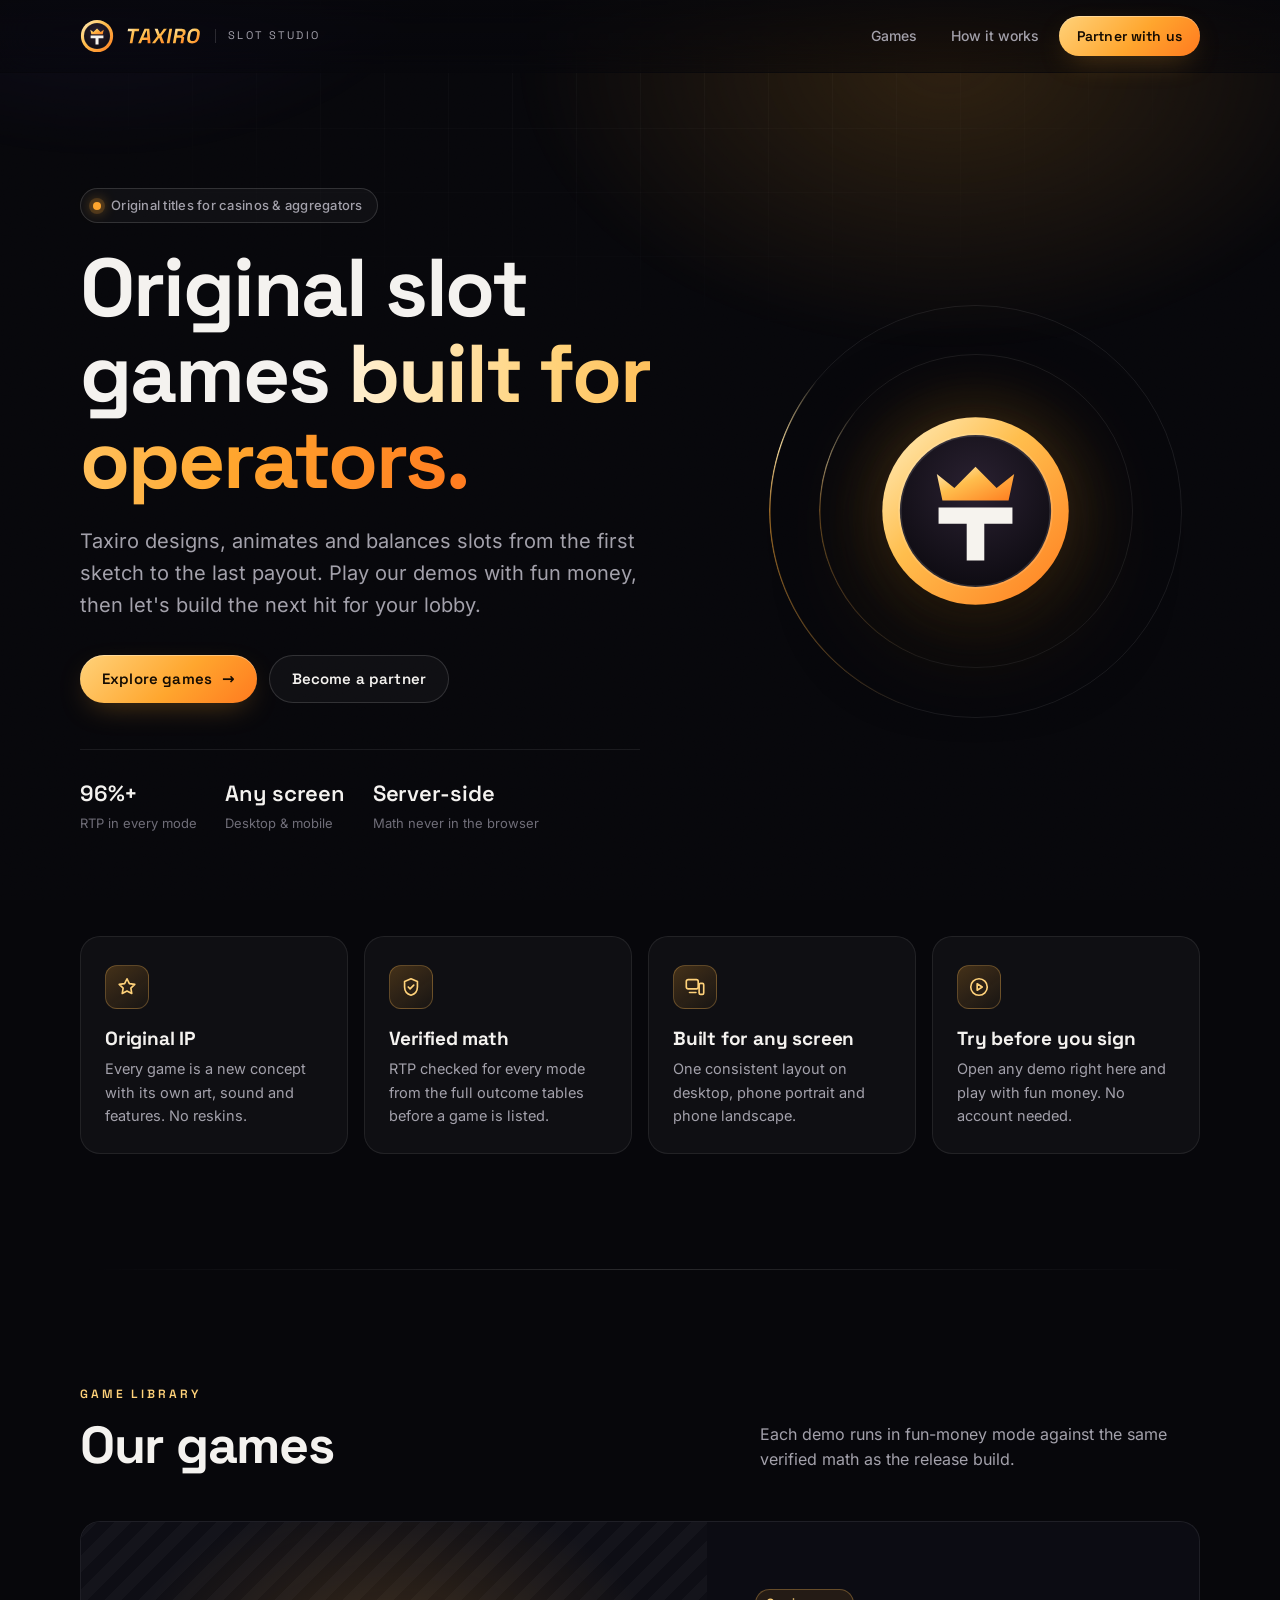
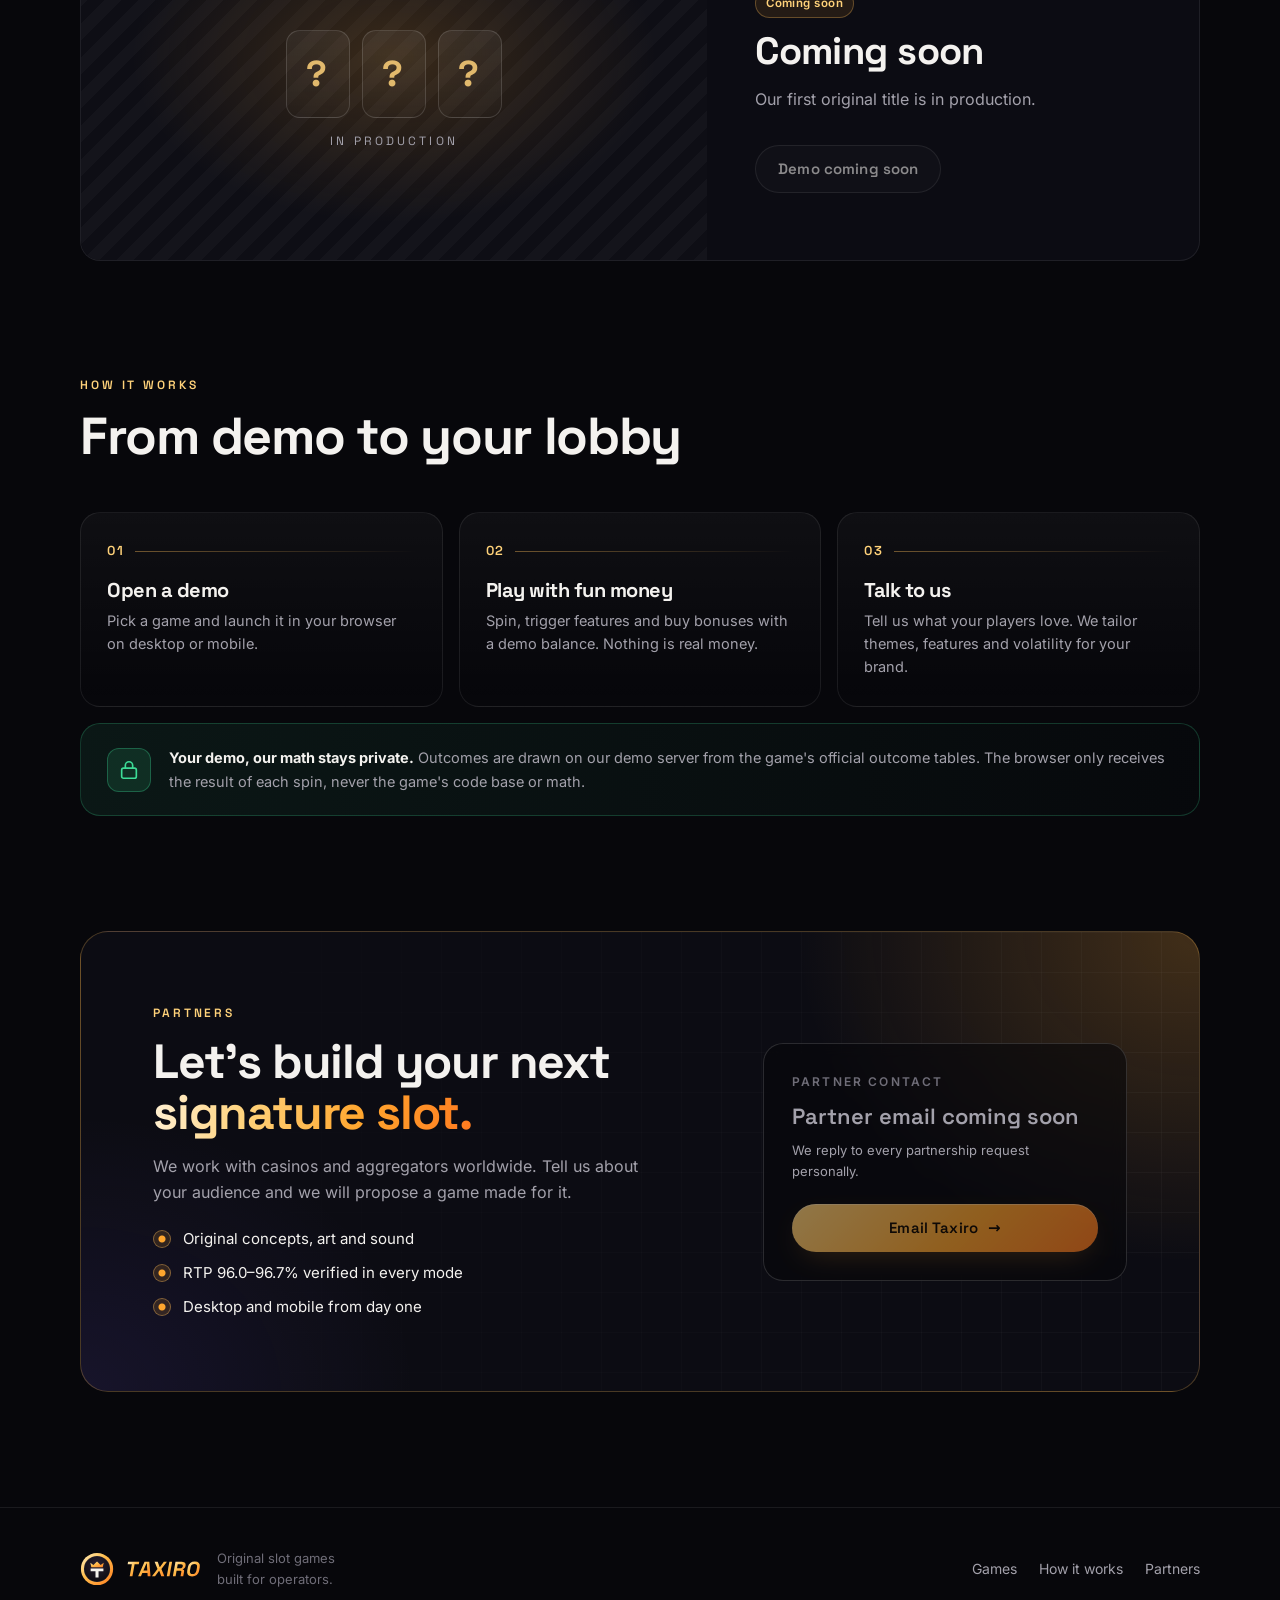
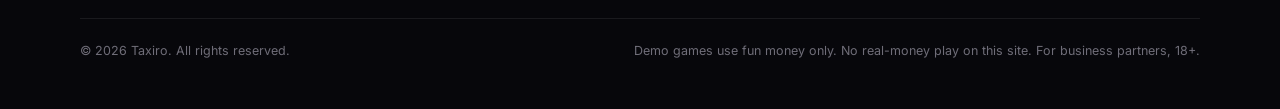
==== index.html @ 93a8d2bd "Taxiro partner demo portal (coming soon)" ====
<!doctype html>
<html lang="en" class="no-js">
<head>
  <meta charset="utf-8">
  <meta name="viewport" content="width=device-width, initial-scale=1, viewport-fit=cover">
  <meta http-equiv="Content-Security-Policy" content="default-src 'self'; script-src 'self'; style-src 'self' 'unsafe-inline'; img-src 'self' data:; font-src 'self'; connect-src 'self'; frame-src https:; object-src 'none'; base-uri 'self'; form-action 'none'">
  <meta name="referrer" content="strict-origin-when-cross-origin">
  <title>Taxiro — Original slot games built for operators</title>
  <meta name="description" content="Taxiro is a slot game studio building original titles for casinos and aggregators. Try our demos with fun money.">
  <meta name="theme-color" content="#07070b">
  <link rel="icon" href="assets/favicon.svg" type="image/svg+xml">
  <link rel="alternate icon" href="favicon.ico">
  <link rel="apple-touch-icon" href="assets/apple-touch-icon.png">
  <link rel="preload" href="assets/fonts/space-grotesk.woff2" as="font" type="font/woff2" crossorigin>
  <link rel="preload" href="assets/fonts/inter.woff2" as="font" type="font/woff2" crossorigin>
  <link rel="stylesheet" href="css/style.css">
</head>
<body>
  <div class="ambient" aria-hidden="true"></div>
  <div class="grain" aria-hidden="true"></div>

  <header class="site-header">
    <div class="wrap nav">
      <a class="brand" href="index.html" aria-label="Taxiro home">
        <img src="assets/taxiro-logo.svg" alt="Taxiro" width="202.28" height="56">
        <span class="brand-sub">Slot studio</span>
      </a>
      <nav class="nav-links" aria-label="Main">
        <a href="#games">Games</a>
        <a class="hide-sm" href="#how">How it works</a>
        <a class="btn btn-sm btn-primary" href="#partners">Partner with us</a>
      </nav>
    </div>
  </header>

  <main>
    <section class="hero">
      <div class="wrap hero-grid">
        <div class="hero-copy">
          <span class="eyebrow reveal"><span class="dot"></span>Original titles for casinos &amp; aggregators</span>
          <h1 class="reveal" style="--d:.06s">Original slot games <span class="grad">built for operators.</span></h1>
          <p class="lead reveal" style="--d:.12s">Taxiro designs, animates and balances slots from the first sketch to the last payout. Play our demos with fun money, then let's build the next hit for your lobby.</p>
          <div class="cta-row reveal" style="--d:.18s">
            <a class="btn btn-primary" href="#games">Explore games <span class="arrow">→</span></a>
            <a class="btn" href="#partners">Become a partner</a>
          </div>
          <div class="hero-meta reveal" style="--d:.24s">
            <div><strong>96%+</strong><span>RTP in every mode</span></div>
            <div><strong>Any screen</strong><span>Desktop &amp; mobile</span></div>
            <div><strong>Server-side</strong><span>Math never in the browser</span></div>
          </div>
        </div>
        <div class="hero-visual reveal" style="--d:.1s" aria-hidden="true">
          <div class="orbit"></div><div class="orbit o2"></div>
          <div class="ring"></div><div class="ring r2"></div>
          <div class="glow"></div>
          <img src="assets/taxiro-mark.svg" alt="" width="56" height="56">
          <div class="shine"></div>
        </div>
      </div>
    </section>

    <section class="section" style="padding-top:0">
      <div class="wrap">
        <div class="pillars">
          <div class="pillar reveal">
            <div class="icon"><svg viewBox="0 0 24 24" fill="none" stroke="currentColor" stroke-width="1.8" stroke-linecap="round" stroke-linejoin="round"><path d="M12 3l2.6 5.3 5.9.9-4.3 4.1 1 5.8L12 16.4 6.8 19.1l1-5.8L3.5 9.2l5.9-.9z"/></svg></div>
            <h3>Original IP</h3><p>Every game is a new concept with its own art, sound and features. No reskins.</p>
          </div>
          <div class="pillar reveal" style="--d:.06s">
            <div class="icon"><svg viewBox="0 0 24 24" fill="none" stroke="currentColor" stroke-width="1.8" stroke-linecap="round" stroke-linejoin="round"><path d="M12 3l7 3v6c0 4.5-3 7.8-7 9-4-1.2-7-4.5-7-9V6z"/><path d="M9 12l2 2 4-4"/></svg></div>
            <h3>Verified math</h3><p>RTP checked for every mode from the full outcome tables before a game is listed.</p>
          </div>
          <div class="pillar reveal" style="--d:.12s">
            <div class="icon"><svg viewBox="0 0 24 24" fill="none" stroke="currentColor" stroke-width="1.8" stroke-linecap="round" stroke-linejoin="round"><rect x="2.5" y="4" width="13" height="10" rx="2"/><rect x="16.5" y="8" width="5" height="12" rx="1.5"/><path d="M6 18h7"/></svg></div>
            <h3>Built for any screen</h3><p>One consistent layout on desktop, phone portrait and phone landscape.</p>
          </div>
          <div class="pillar reveal" style="--d:.18s">
            <div class="icon"><svg viewBox="0 0 24 24" fill="none" stroke="currentColor" stroke-width="1.8" stroke-linecap="round" stroke-linejoin="round"><circle cx="12" cy="12" r="9"/><path d="M10 8.5v7l5.5-3.5z"/></svg></div>
            <h3>Try before you sign</h3><p>Open any demo right here and play with fun money. No account needed.</p>
          </div>
        </div>
      </div>
    </section>

    <div class="wrap"><div class="divider"></div></div>

    <section class="section" id="games">
      <div class="wrap">
        <div class="section-head">
          <div class="reveal"><span class="kicker">Game library</span><h2>Our games</h2></div>
          <p class="reveal" style="--d:.06s">Each demo runs in fun-money mode against the same verified math as the release build.</p>
        </div>
        <div class="games-grid" id="games-grid" aria-live="polite"></div>
      </div>
    </section>

    <section class="section" id="how" style="padding-top:0">
      <div class="wrap">
        <div class="section-head">
          <div class="reveal"><span class="kicker">How it works</span><h2>From demo to your lobby</h2></div>
        </div>
        <div class="steps">
          <div class="step reveal"><div class="step-num">01</div><h3>Open a demo</h3><p>Pick a game and launch it in your browser on desktop or mobile.</p></div>
          <div class="step reveal" style="--d:.06s"><div class="step-num">02</div><h3>Play with fun money</h3><p>Spin, trigger features and buy bonuses with a demo balance. Nothing is real money.</p></div>
          <div class="step reveal" style="--d:.12s"><div class="step-num">03</div><h3>Talk to us</h3><p>Tell us what your players love. We tailor themes, features and volatility for your brand.</p></div>
        </div>
        <div class="assurance reveal">
          <div class="icon"><svg viewBox="0 0 24 24" fill="none" stroke="currentColor" stroke-width="1.8" stroke-linecap="round" stroke-linejoin="round"><rect x="4" y="10" width="16" height="11" rx="2"/><path d="M8 10V7a4 4 0 0 1 8 0v3"/></svg></div>
          <p><strong>Your demo, our math stays private.</strong> Outcomes are drawn on our demo server from the game's official outcome tables. The browser only receives the result of each spin, never the game's code base or math.</p>
        </div>
      </div>
    </section>

    <section class="section" id="partners" style="padding-top:0">
      <div class="wrap">
        <div class="partner reveal">
          <div>
            <span class="kicker">Partners</span>
            <h2>Let's build your next <span class="grad">signature slot.</span></h2>
            <p>We work with casinos and aggregators worldwide. Tell us about your audience and we will propose a game made for it.</p>
            <ul class="checklist">
              <li>Original concepts, art and sound</li>
              <li>RTP 96.0–96.7% verified in every mode</li>
              <li>Desktop and mobile from day one</li>
            </ul>
          </div>
          <div class="contact-card">
            <label>Partner contact</label>
            <!-- TODO: contact email is set in js/config.js (contactEmail). No real address yet. -->
            <div class="contact-email" data-contact-email>Partner email coming soon</div>
            <p class="contact-note">We reply to every partnership request personally.</p>
            <a class="btn btn-primary" data-contact-link aria-disabled="true">Email Taxiro <span class="arrow">→</span></a>
          </div>
        </div>
      </div>
    </section>
  </main>

  <footer class="site-footer" style="margin-top:0">
    <div class="wrap">
      <div class="footer-grid">
        <div class="footer-brand"><img src="assets/taxiro-logo.svg" alt="Taxiro" width="202.28" height="56"><span>Original slot games<br>built for operators.</span></div>
        <nav class="footer-links" aria-label="Footer"><a href="#games">Games</a><a href="#how">How it works</a><a href="#partners">Partners</a></nav>
      </div>
      <div class="legal">
        <span>© <span data-year>2026</span> Taxiro. All rights reserved.</span>
        <span>Demo games use fun money only. No real-money play on this site. For business partners, 18+.</span>
      </div>
    </div>
  </footer>

  <script src="js/config.js"></script>
  <script src="js/site.js"></script>
  <script src="js/gallery.js"></script>
</body>
</html>
---- css/style.css ----
/* Taxiro partner demo portal — static, no build step */
@font-face { font-family: "Inter"; src: url("../assets/fonts/inter.woff2") format("woff2"); font-weight: 100 900; font-display: swap; }
@font-face { font-family: "Space Grotesk"; src: url("../assets/fonts/space-grotesk.woff2") format("woff2"); font-weight: 300 700; font-display: swap; }

:root {
  --bg: #07070b;
  --bg-2: #0c0c13;
  --surface: rgba(255, 255, 255, 0.035);
  --surface-2: rgba(255, 255, 255, 0.06);
  --line: rgba(255, 255, 255, 0.08);
  --line-2: rgba(255, 255, 255, 0.14);
  --text: #f4f2ef;
  --muted: #a3a1ab;
  --dim: #6f6d78;
  --accent: #ffa62e;
  --accent-2: #ffd27a;
  --accent-glow: rgba(255, 168, 46, 0.35);
  --ok: #3ddc97;
  --radius: 20px;
  --radius-sm: 12px;
  --maxw: 1200px;
  --pad: clamp(18px, 4vw, 40px);
  --ease: cubic-bezier(.2, .7, .2, 1);
  --display: "Space Grotesk", "Inter", system-ui, sans-serif;
  --body: "Inter", system-ui, -apple-system, "Segoe UI", Roboto, sans-serif;
}

*, *::before, *::after { box-sizing: border-box; }
html { scroll-behavior: smooth; -webkit-text-size-adjust: 100%; }
body {
  margin: 0; min-height: 100vh; background: var(--bg); color: var(--text);
  font-family: var(--body); font-size: 16px; line-height: 1.6;
  -webkit-font-smoothing: antialiased; -moz-osx-font-smoothing: grayscale;
  overflow-x: hidden;
}
img { max-width: 100%; height: auto; display: block; }
a { color: inherit; text-decoration: none; }
::selection { background: var(--accent); color: #140802; }
:focus-visible { outline: 2px solid var(--accent-2); outline-offset: 3px; border-radius: 6px; }

/* ---------- ambient background ---------- */
.ambient { position: fixed; inset: 0; z-index: -1; pointer-events: none; overflow: hidden; }
.ambient::before {
  content: ""; position: absolute; inset: -20% -10% auto -10%; height: 90vh;
  background:
    radial-gradient(40% 50% at 70% 30%, rgba(255, 168, 46, 0.16), transparent 70%),
    radial-gradient(35% 45% at 15% 10%, rgba(120, 90, 255, 0.10), transparent 70%);
  filter: blur(10px);
}
.ambient::after {
  content: ""; position: absolute; inset: 0;
  background-image:
    linear-gradient(rgba(255,255,255,0.035) 1px, transparent 1px),
    linear-gradient(90deg, rgba(255,255,255,0.035) 1px, transparent 1px);
  background-size: 64px 64px;
  -webkit-mask-image: radial-gradient(70% 55% at 50% 0%, #000 0%, transparent 75%);
          mask-image: radial-gradient(70% 55% at 50% 0%, #000 0%, transparent 75%);
}
.grain {
  position: fixed; inset: 0; z-index: -1; pointer-events: none; opacity: .06; mix-blend-mode: overlay;
  background-image: url("data:image/svg+xml;utf8,<svg xmlns='http://www.w3.org/2000/svg' width='160' height='160'><filter id='n'><feTurbulence type='fractalNoise' baseFrequency='.85' numOctaves='3' stitchTiles='stitch'/></filter><rect width='100%' height='100%' filter='url(%23n)'/></svg>");
}

.wrap { width: 100%; max-width: var(--maxw); margin: 0 auto; padding: 0 var(--pad); }

/* ---------- header ---------- */
.site-header {
  position: sticky; top: 0; z-index: 50;
  backdrop-filter: blur(16px) saturate(140%); -webkit-backdrop-filter: blur(16px) saturate(140%);
  background: linear-gradient(to bottom, rgba(7,7,11,.82), rgba(7,7,11,.55));
  border-bottom: 1px solid transparent; transition: border-color .3s var(--ease), background .3s var(--ease);
}
.site-header.scrolled { border-bottom-color: var(--line); }
.nav { display: flex; align-items: center; justify-content: space-between; height: 72px; gap: 16px; }
.brand { display: flex; align-items: center; gap: 12px; }
.brand img { height: 34px !important; width: auto; }
.brand-sub {
  font-family: var(--display); font-size: 11px; letter-spacing: .22em; text-transform: uppercase; color: var(--muted);
  padding-left: 12px; border-left: 1px solid var(--line-2); line-height: 1.2;
}
.nav-links { display: flex; align-items: center; gap: 6px; }
.nav-links a:not(.btn) { padding: 8px 14px; border-radius: 999px; color: var(--muted); font-size: 14px; font-weight: 500; transition: color .2s, background .2s; }
.nav-links a:not(.btn):hover { color: var(--text); background: var(--surface-2); }

/* ---------- buttons ---------- */
.btn {
  --h: 48px; position: relative; display: inline-flex; align-items: center; justify-content: center; gap: 10px;
  height: var(--h); padding: 0 22px; border-radius: 999px; border: 1px solid var(--line-2);
  font-family: var(--display); font-weight: 600; font-size: 15px; letter-spacing: .01em; cursor: pointer;
  color: var(--text); background: var(--surface); transition: transform .25s var(--ease), box-shadow .25s var(--ease), background .25s, border-color .25s;
  white-space: nowrap;
}
.btn:hover { transform: translateY(-1px); background: var(--surface-2); border-color: rgba(255,255,255,.22); }
.btn-primary {
  border: 0; color: #140b02;
  background: linear-gradient(135deg, var(--accent-2), var(--accent) 55%, #ff7a1f);
  box-shadow: 0 10px 30px -10px var(--accent-glow), inset 0 1px 0 rgba(255,255,255,.35);
}
.btn-primary:hover { background: linear-gradient(135deg, #ffe0a0, #ffb43c 55%, #ff8a2a); box-shadow: 0 16px 40px -12px rgba(255,168,46,.6), inset 0 1px 0 rgba(255,255,255,.4); }
.btn-sm { --h: 40px; padding: 0 18px; font-size: 14px; }
.btn[aria-disabled="true"] { opacity: .55; cursor: not-allowed; transform: none; }
.btn .arrow { transition: transform .25s var(--ease); }
.btn:hover .arrow { transform: translateX(3px); }

/* ---------- hero ---------- */
.hero { position: relative; padding: clamp(48px, 9vw, 120px) 0 clamp(56px, 8vw, 110px); }
.hero-grid { display: grid; grid-template-columns: 1.15fr .85fr; align-items: center; gap: clamp(32px, 5vw, 72px); }
.eyebrow {
  display: inline-flex; align-items: center; gap: 10px; padding: 6px 14px 6px 8px; border-radius: 999px;
  border: 1px solid var(--line-2); background: var(--surface); color: var(--muted);
  font-size: 13px; font-weight: 500; letter-spacing: .02em;
}
.eyebrow .dot { width: 8px; height: 8px; border-radius: 50%; background: var(--accent); box-shadow: 0 0 0 4px rgba(255,168,46,.18), 0 0 14px var(--accent); animation: pulse 2.4s ease-in-out infinite; margin-left: 4px; }
@keyframes pulse { 50% { box-shadow: 0 0 0 7px rgba(255,168,46,0), 0 0 18px var(--accent); } }
h1, h2, h3 { font-family: var(--display); letter-spacing: -0.025em; line-height: 1.05; margin: 0; font-weight: 700; }
.hero h1 { font-size: clamp(40px, 6.4vw, 84px); margin: 22px 0 22px; }
.grad {
  background: linear-gradient(100deg, #fff1d6 0%, var(--accent-2) 30%, var(--accent) 65%, #ff7a1f 100%);
  -webkit-background-clip: text; background-clip: text; color: transparent;
}
.lead { font-size: clamp(17px, 1.6vw, 20px); color: var(--muted); max-width: 560px; margin: 0 0 34px; }
.cta-row { display: flex; flex-wrap: wrap; gap: 12px; }
.hero-meta { display: flex; flex-wrap: wrap; gap: 28px; margin-top: 46px; padding-top: 26px; border-top: 1px solid var(--line); max-width: 560px; }
.hero-meta div { display: flex; flex-direction: column; gap: 2px; }
.hero-meta strong { font-family: var(--display); font-size: 22px; font-weight: 600; letter-spacing: -0.01em; }
.hero-meta span { font-size: 13px; color: var(--dim); }

.hero-visual { position: relative; aspect-ratio: 1 / 1; display: grid; place-items: center; }
.hero-visual .ring {
  position: absolute; inset: 4%; border-radius: 50%;
  background: conic-gradient(from 0deg, transparent 0 55%, rgba(255,168,46,.55) 75%, rgba(255,226,160,.9) 80%, transparent 86%);
  -webkit-mask: radial-gradient(farthest-side, transparent calc(100% - 2px), #000 calc(100% - 1px));
          mask: radial-gradient(farthest-side, transparent calc(100% - 2px), #000 calc(100% - 1px));
  animation: spin 14s linear infinite;
}
.hero-visual .ring.r2 { inset: 15%; animation-duration: 22s; animation-direction: reverse; opacity: .6; }
.hero-visual .orbit { position: absolute; inset: 4%; border-radius: 50%; border: 1px solid var(--line); }
.hero-visual .orbit.o2 { inset: 15%; }
.hero-visual .glow { position: absolute; inset: 22%; border-radius: 50%; background: radial-gradient(circle, rgba(255,168,46,.35), rgba(255,168,46,.05) 55%, transparent 70%); filter: blur(24px); animation: breathe 6s ease-in-out infinite; }
.hero-visual img { position: relative; width: 44%; filter: drop-shadow(0 24px 50px rgba(0,0,0,.6)) drop-shadow(0 0 40px rgba(255,168,46,.18)); animation: float 7s ease-in-out infinite; }
@keyframes spin { to { transform: rotate(360deg); } }
@keyframes breathe { 50% { transform: scale(1.08); opacity: .8; } }
@keyframes float { 50% { transform: translateY(-10px); } }

/* ---------- sections ---------- */
section { position: relative; }
.section { padding: clamp(64px, 9vw, 120px) 0; }
.section-head { display: flex; align-items: flex-end; justify-content: space-between; gap: 24px; margin-bottom: clamp(28px, 4vw, 48px); flex-wrap: wrap; }
.kicker { font-family: var(--display); font-size: 12px; font-weight: 600; letter-spacing: .24em; text-transform: uppercase; color: var(--accent-2); margin-bottom: 14px; display: block; }
.section h2 { font-size: clamp(30px, 4.2vw, 52px); }
.section-head p { color: var(--muted); max-width: 440px; margin: 0; }
.divider { height: 1px; background: linear-gradient(90deg, transparent, var(--line-2), transparent); }

/* pillars */
.pillars { display: grid; grid-template-columns: repeat(4, 1fr); gap: 16px; }
.pillar {
  position: relative; padding: 28px 24px 26px; border-radius: var(--radius); background: var(--surface);
  border: 1px solid var(--line); overflow: hidden; transition: border-color .3s, transform .3s var(--ease), background .3s;
}
.pillar::before { content: ""; position: absolute; inset: 0 0 auto; height: 1px; background: linear-gradient(90deg, transparent, rgba(255,214,140,.5), transparent); opacity: 0; transition: opacity .3s; }
.pillar:hover { transform: translateY(-3px); border-color: var(--line-2); background: var(--surface-2); }
.pillar:hover::before { opacity: 1; }
.icon {
  width: 44px; height: 44px; border-radius: 12px; display: grid; place-items: center; margin-bottom: 20px;
  background: linear-gradient(145deg, rgba(255,168,46,.22), rgba(255,168,46,.04)); border: 1px solid rgba(255,190,90,.28); color: var(--accent-2);
}
.icon svg { width: 22px; height: 22px; }
.pillar h3 { font-size: 19px; margin-bottom: 8px; letter-spacing: -0.01em; }
.pillar p { margin: 0; color: var(--muted); font-size: 14.5px; }

/* ---------- games ---------- */
.games-grid { display: grid; grid-template-columns: repeat(auto-fill, minmax(280px, 1fr)); gap: 20px; }
.game-card {
  position: relative; border-radius: var(--radius); overflow: hidden; background: var(--bg-2);
  border: 1px solid var(--line); display: flex; flex-direction: column; transition: transform .35s var(--ease), border-color .35s, box-shadow .35s;
}
.game-card:hover { transform: translateY(-4px); border-color: rgba(255,190,90,.35); box-shadow: 0 30px 60px -30px rgba(255,168,46,.35); }
.game-cover { position: relative; aspect-ratio: 4 / 3; overflow: hidden; background: #0f0f17; }
.game-cover img { width: 100%; height: 100%; object-fit: cover; transition: transform .6s var(--ease); }
.game-card:hover .game-cover img { transform: scale(1.05); }
.game-cover.placeholder {
  display: grid; place-items: center;
  background:
    radial-gradient(60% 70% at 50% 40%, rgba(255,168,46,.18), transparent 70%),
    repeating-linear-gradient(135deg, rgba(255,255,255,.025) 0 12px, transparent 12px 24px),
    #0e0e15;
}
.game-cover.placeholder::after {
  content: ""; position: absolute; inset: 0;
  background: linear-gradient(110deg, transparent 30%, rgba(255,255,255,.07) 50%, transparent 70%);
  transform: translateX(-100%); animation: shimmer 3.6s ease-in-out infinite;
}
@keyframes shimmer { 60%, 100% { transform: translateX(100%); } }
.ph-mark { display: flex; flex-direction: column; align-items: center; gap: 14px; color: var(--muted); font-family: var(--display); font-size: 12px; letter-spacing: .26em; text-transform: uppercase; }
.ph-mark .reel { display: flex; gap: 8px; }
.ph-mark .reel span { width: 38px; height: 52px; border-radius: 10px; border: 1px solid var(--line-2); background: linear-gradient(180deg, rgba(255,255,255,.06), rgba(255,255,255,.01)); position: relative; overflow: hidden; }
.ph-mark .reel span::after { content: "?"; position: absolute; inset: 0; display: grid; place-items: center; font-family: var(--display); font-weight: 700; font-size: 22px; color: var(--accent-2); opacity: .85; animation: blink 2.4s ease-in-out infinite; }
.ph-mark .reel span:nth-child(2)::after { animation-delay: .3s; }
.ph-mark .reel span:nth-child(3)::after { animation-delay: .6s; }
@keyframes blink { 50% { opacity: .25; } }
.game-body { padding: 20px 22px 22px; display: flex; flex-direction: column; gap: 12px; flex: 1; }
.game-title { display: flex; align-items: center; justify-content: space-between; gap: 10px; }
.game-title h3 { font-size: 21px; letter-spacing: -0.015em; }
.game-body p { margin: 0; color: var(--muted); font-size: 14.5px; }
.chips { display: flex; flex-wrap: wrap; gap: 8px; }
.chip { font-size: 12px; font-weight: 500; padding: 4px 10px; border-radius: 999px; background: var(--surface-2); border: 1px solid var(--line); color: var(--muted); }
.chip b { color: var(--text); font-weight: 600; }
.badge {
  display: inline-flex; align-items: center; gap: 6px; font-size: 11.5px; font-weight: 600; letter-spacing: .04em;
  padding: 4px 10px; border-radius: 999px; white-space: nowrap;
}
.badge-verified { color: var(--ok); background: rgba(61,220,151,.1); border: 1px solid rgba(61,220,151,.3); }
.badge-verified svg { width: 13px; height: 13px; }
.badge-soon { color: var(--accent-2); background: rgba(255,168,46,.1); border: 1px solid rgba(255,190,90,.3); }
.badge-pending { color: var(--muted); background: var(--surface-2); border: 1px solid var(--line-2); }
.game-actions { margin-top: auto; padding-top: 6px; }
.game-actions .btn { width: 100%; }

/* ---------- how it works ---------- */
.steps { display: grid; grid-template-columns: repeat(3, 1fr); gap: 16px; counter-reset: step; }
.step { padding: 28px 26px; border-radius: var(--radius); border: 1px solid var(--line); background: linear-gradient(180deg, var(--surface), transparent); }
.step-num { font-family: var(--display); font-size: 13px; font-weight: 600; color: var(--accent-2); letter-spacing: .14em; display: flex; align-items: center; gap: 10px; margin-bottom: 18px; }
.step-num::after { content: ""; flex: 1; height: 1px; background: linear-gradient(90deg, rgba(255,190,90,.4), transparent); }
.step h3 { font-size: 20px; margin-bottom: 8px; }
.step p { margin: 0; color: var(--muted); font-size: 14.5px; }
.assurance {
  margin-top: 16px; display: grid; grid-template-columns: auto 1fr; gap: 18px; align-items: center;
  padding: 22px 26px; border-radius: var(--radius); border: 1px solid rgba(61,220,151,.22);
  background: linear-gradient(90deg, rgba(61,220,151,.08), rgba(61,220,151,.01));
}
.assurance .icon { margin: 0; background: rgba(61,220,151,.12); border-color: rgba(61,220,151,.3); color: var(--ok); }
.assurance p { margin: 0; color: var(--muted); font-size: 14.5px; }
.assurance strong { color: var(--text); }

/* ---------- partner ---------- */
.partner {
  position: relative; overflow: hidden; border-radius: 28px; padding: clamp(32px, 6vw, 72px);
  border: 1px solid rgba(255,190,90,.25);
  background:
    radial-gradient(60% 120% at 100% 0%, rgba(255,168,46,.22), transparent 60%),
    radial-gradient(50% 100% at 0% 100%, rgba(120,90,255,.10), transparent 60%),
    var(--bg-2);
  display: grid; grid-template-columns: 1.2fr .8fr; gap: clamp(28px, 5vw, 64px); align-items: center;
}
.partner::before {
  content: ""; position: absolute; inset: 0; pointer-events: none;
  background-image: linear-gradient(rgba(255,255,255,0.03) 1px, transparent 1px), linear-gradient(90deg, rgba(255,255,255,0.03) 1px, transparent 1px);
  background-size: 40px 40px; -webkit-mask-image: linear-gradient(90deg, transparent, #000); mask-image: linear-gradient(90deg, transparent, #000);
}
.partner > * { position: relative; }
.partner h2 { font-size: clamp(30px, 4vw, 48px); margin-bottom: 16px; }
.partner p { color: var(--muted); margin: 0 0 22px; max-width: 520px; }
.checklist { list-style: none; padding: 0; margin: 0; display: grid; gap: 10px; }
.checklist li { display: flex; gap: 12px; align-items: flex-start; color: var(--text); font-size: 15px; }
.checklist li::before { content: ""; flex: none; width: 18px; height: 18px; margin-top: 3px; border-radius: 50%; background: radial-gradient(circle, var(--accent) 0 3px, transparent 4px), rgba(255,168,46,.14); border: 1px solid rgba(255,190,90,.4); }
.contact-card { padding: 28px; border-radius: var(--radius); background: rgba(7,7,11,.6); border: 1px solid var(--line-2); backdrop-filter: blur(8px); }
.contact-card label { display: block; font-size: 12px; letter-spacing: .18em; text-transform: uppercase; color: var(--dim); margin-bottom: 8px; font-weight: 600; }
.contact-email { font-family: var(--display); font-size: clamp(18px, 2vw, 22px); font-weight: 600; margin-bottom: 6px; overflow-wrap: anywhere; }
.contact-email.pending { color: var(--muted); }
.contact-note { font-size: 13px; color: var(--dim); margin: 0 0 22px !important; }
.contact-card .btn { width: 100%; }

/* ---------- footer ---------- */
.site-footer { border-top: 1px solid var(--line); padding: 40px 0 48px; margin-top: clamp(64px, 9vw, 120px); }
.footer-grid { display: flex; align-items: center; justify-content: space-between; gap: 24px; flex-wrap: wrap; }
.footer-brand { display: flex; align-items: center; gap: 14px; }
.footer-brand img { height: 34px !important; width: auto; }
.footer-brand span { color: var(--dim); font-size: 13px; }
.footer-links { display: flex; gap: 22px; color: var(--muted); font-size: 14px; }
.footer-links a:hover { color: var(--text); }
.legal { margin-top: 28px; padding-top: 22px; border-top: 1px solid var(--line); color: var(--dim); font-size: 12.5px; display: flex; justify-content: space-between; gap: 16px; flex-wrap: wrap; }

/* ---------- reveal animation ---------- */
.reveal { opacity: 0; transform: translateY(18px); transition: opacity .8s var(--ease), transform .8s var(--ease); transition-delay: var(--d, 0s); }
.reveal.in { opacity: 1; transform: none; }
.no-js .reveal { opacity: 1; transform: none; }

/* ---------- player page ---------- */
.player-page main { padding: 28px 0 0; }
.crumbs { display: flex; align-items: center; gap: 10px; color: var(--muted); font-size: 14px; margin-bottom: 18px; }
.crumbs a:hover { color: var(--text); }
.player-head { display: flex; align-items: center; justify-content: space-between; gap: 16px; flex-wrap: wrap; margin-bottom: 18px; }
.player-head h1 { font-size: clamp(28px, 3.6vw, 42px); }
.player-head .tags { display: flex; gap: 8px; flex-wrap: wrap; align-items: center; }
.demo-pill { color: #140b02; background: linear-gradient(135deg, var(--accent-2), var(--accent)); border: 0; }
.player-layout { display: grid; grid-template-columns: 1fr 300px; gap: 20px; align-items: start; }
.stage {
  position: relative; aspect-ratio: 16 / 9; width: 100%; border-radius: var(--radius); overflow: hidden;
  border: 1px solid var(--line-2); background: #000;
  box-shadow: 0 40px 80px -40px rgba(0,0,0,.9), 0 0 0 1px rgba(255,255,255,.02), 0 0 80px -30px rgba(255,168,46,.25);
}
.stage iframe { position: absolute; inset: 0; width: 100%; height: 100%; border: 0; display: block; }
.stage-toolbar { display: flex; justify-content: space-between; align-items: center; gap: 12px; margin-top: 12px; color: var(--dim); font-size: 13px; flex-wrap: wrap; }
.empty-state {
  position: absolute; inset: 0; display: grid; place-items: center; text-align: center; padding: 24px;
  background: radial-gradient(60% 70% at 50% 40%, rgba(255,168,46,.14), transparent 70%), repeating-linear-gradient(135deg, rgba(255,255,255,.02) 0 12px, transparent 12px 24px), #0b0b11;
}
.empty-state h2 { font-size: clamp(22px, 3vw, 32px); margin: 18px 0 10px; }
.empty-state p { color: var(--muted); max-width: 420px; margin: 0 auto 22px; font-size: 15px; }
.info-card { padding: 22px; border-radius: var(--radius); border: 1px solid var(--line); background: var(--surface); }
.info-card + .info-card { margin-top: 14px; }
.info-card h3 { font-size: 13px; letter-spacing: .18em; text-transform: uppercase; color: var(--dim); font-family: var(--display); margin-bottom: 14px; font-weight: 600; }
.kv { display: flex; justify-content: space-between; gap: 12px; padding: 9px 0; border-bottom: 1px dashed var(--line); font-size: 14.5px; }
.kv:last-child { border-bottom: 0; }
.kv span { color: var(--muted); }
.kv b { font-weight: 600; font-variant-numeric: tabular-nums; }
.info-card p { margin: 0; color: var(--muted); font-size: 14px; }

/* ---------- responsive ---------- */
@media (max-width: 1020px) {
  .pillars { grid-template-columns: repeat(2, 1fr); }
  .player-layout { grid-template-columns: 1fr; }
  .player-side { display: grid; grid-template-columns: 1fr 1fr; gap: 14px; }
  .info-card + .info-card { margin-top: 0; }
}
@media (max-width: 860px) {
  .hero-grid { grid-template-columns: 1fr; }
  .hero-visual { order: -1; width: min(68vw, 320px); margin: 0 auto; }
  .hero-copy { text-align: center; }
  .hero-copy .lead, .hero-meta { margin-left: auto; margin-right: auto; }
  .cta-row, .hero-meta { justify-content: center; }
  .steps { grid-template-columns: 1fr; }
  .partner { grid-template-columns: 1fr; }
  .nav-links a.hide-sm { display: none; }
}
@media (max-width: 560px) {
  .brand-sub { display: none; }
  .brand img { height: 30px !important; }
  .nav { height: 62px; }
  .pillars { grid-template-columns: 1fr; }
  .player-side { grid-template-columns: 1fr; }
  .cta-row .btn { flex: 1 1 100%; }
  .hero-meta { display: grid; grid-template-columns: repeat(3, 1fr); gap: 12px; text-align: center; }
  .hero-meta strong { font-size: 17px; }
  .hero-meta span { font-size: 11.5px; }
  .assurance { grid-template-columns: 1fr; }
  .footer-grid, .legal { flex-direction: column; align-items: flex-start; }
}
/* phone landscape: short viewport */
@media (max-height: 500px) and (orientation: landscape) {
  .hero { padding: 28px 0 48px; }
  .hero-grid { grid-template-columns: 1.3fr .7fr; }
  .hero-visual { order: 0; width: min(34vw, 260px); justify-self: center; margin: 0; }
  .hero-copy { text-align: left; }
  .hero-copy .lead, .hero-meta { margin-left: 0; }
  .cta-row, .hero-meta { justify-content: flex-start; }
  .cta-row .btn { flex: none; }
  .hero h1 { font-size: clamp(30px, 5vw, 46px); margin: 14px 0; }
  .lead { margin-bottom: 20px; }
  .hero-meta { margin-top: 22px; padding-top: 16px; }
  .steps { grid-template-columns: repeat(3, 1fr); }
  .partner { grid-template-columns: 1.1fr .9fr; }
  .stage { aspect-ratio: auto; height: calc(100vh - 40px); }
  .player-layout { grid-template-columns: 1fr; }
  .site-header { position: relative; }
}
@media (prefers-reduced-motion: reduce) {
  *, *::before, *::after { animation: none !important; transition: none !important; }
  .reveal { opacity: 1; transform: none; }
  html { scroll-behavior: auto; }
}

/* single featured card (only one entry, e.g. the coming-soon placeholder) */
.games-grid.single { grid-template-columns: 1fr; }
.games-grid.single .game-card { flex-direction: row; min-height: 340px; }
.games-grid.single .game-cover { flex: 0 0 56%; aspect-ratio: auto; }
.games-grid.single .game-body { padding: clamp(24px, 4vw, 48px); justify-content: center; gap: 16px; }
.games-grid.single .game-title { flex-direction: column-reverse; align-items: flex-start; gap: 14px; }
.games-grid.single .game-title h3 { font-size: clamp(26px, 3vw, 38px); }
.games-grid.single .game-body p { font-size: 16px; max-width: 380px; }
.games-grid.single .game-actions { margin-top: 10px; flex: none; }
.games-grid.single .game-actions .btn { width: auto; }
.games-grid.single .ph-mark .reel span { width: 64px; height: 88px; border-radius: 14px; }
.games-grid.single .ph-mark .reel span::after { font-size: 36px; }
.games-grid.single .ph-mark .reel { gap: 12px; }
@media (max-width: 760px) {
  .games-grid.single .game-card { flex-direction: column; min-height: 0; }
  .games-grid.single .game-cover { flex: none; aspect-ratio: 16 / 10; }
  .games-grid.single .game-actions .btn { width: 100%; }
}

[hidden] { display: none !important; }
.nav-links a { white-space: nowrap; }

/* coin sheen on the hero medallion (moves with the float) */
.hero-visual .shine {
  position: absolute; width: calc(44% * 0.94); aspect-ratio: 1 / 1; border-radius: 50%; overflow: hidden; pointer-events: none;
  animation: float 7s ease-in-out infinite;
}
.hero-visual .shine::after {
  content: ""; position: absolute; inset: -20%;
  background: linear-gradient(115deg, transparent 38%, rgba(255,255,255,.16) 48%, rgba(255,240,200,.06) 54%, transparent 62%);
  transform: translateX(-120%); animation: sheen 6.5s ease-in-out 1.2s infinite; mix-blend-mode: screen;
}
@keyframes sheen { 0% { transform: translateX(-120%); } 35%, 100% { transform: translateX(120%); } }
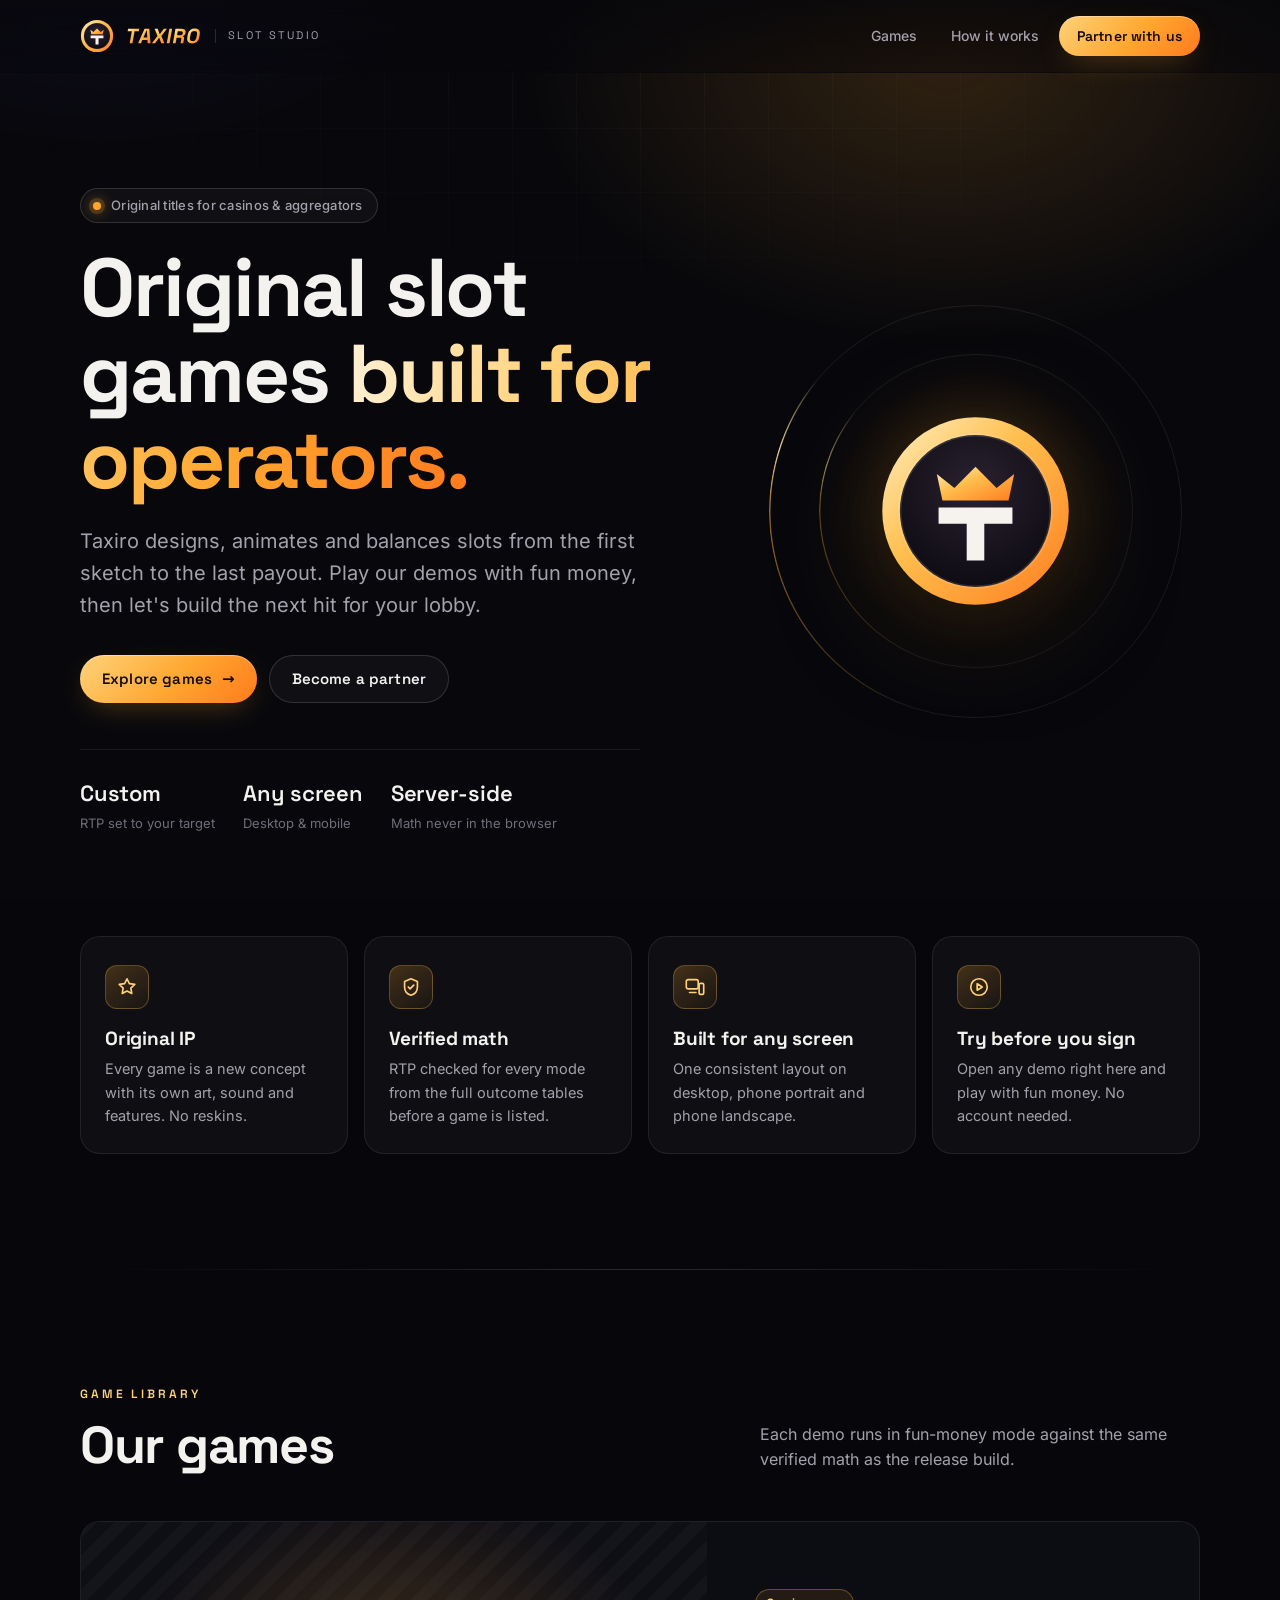
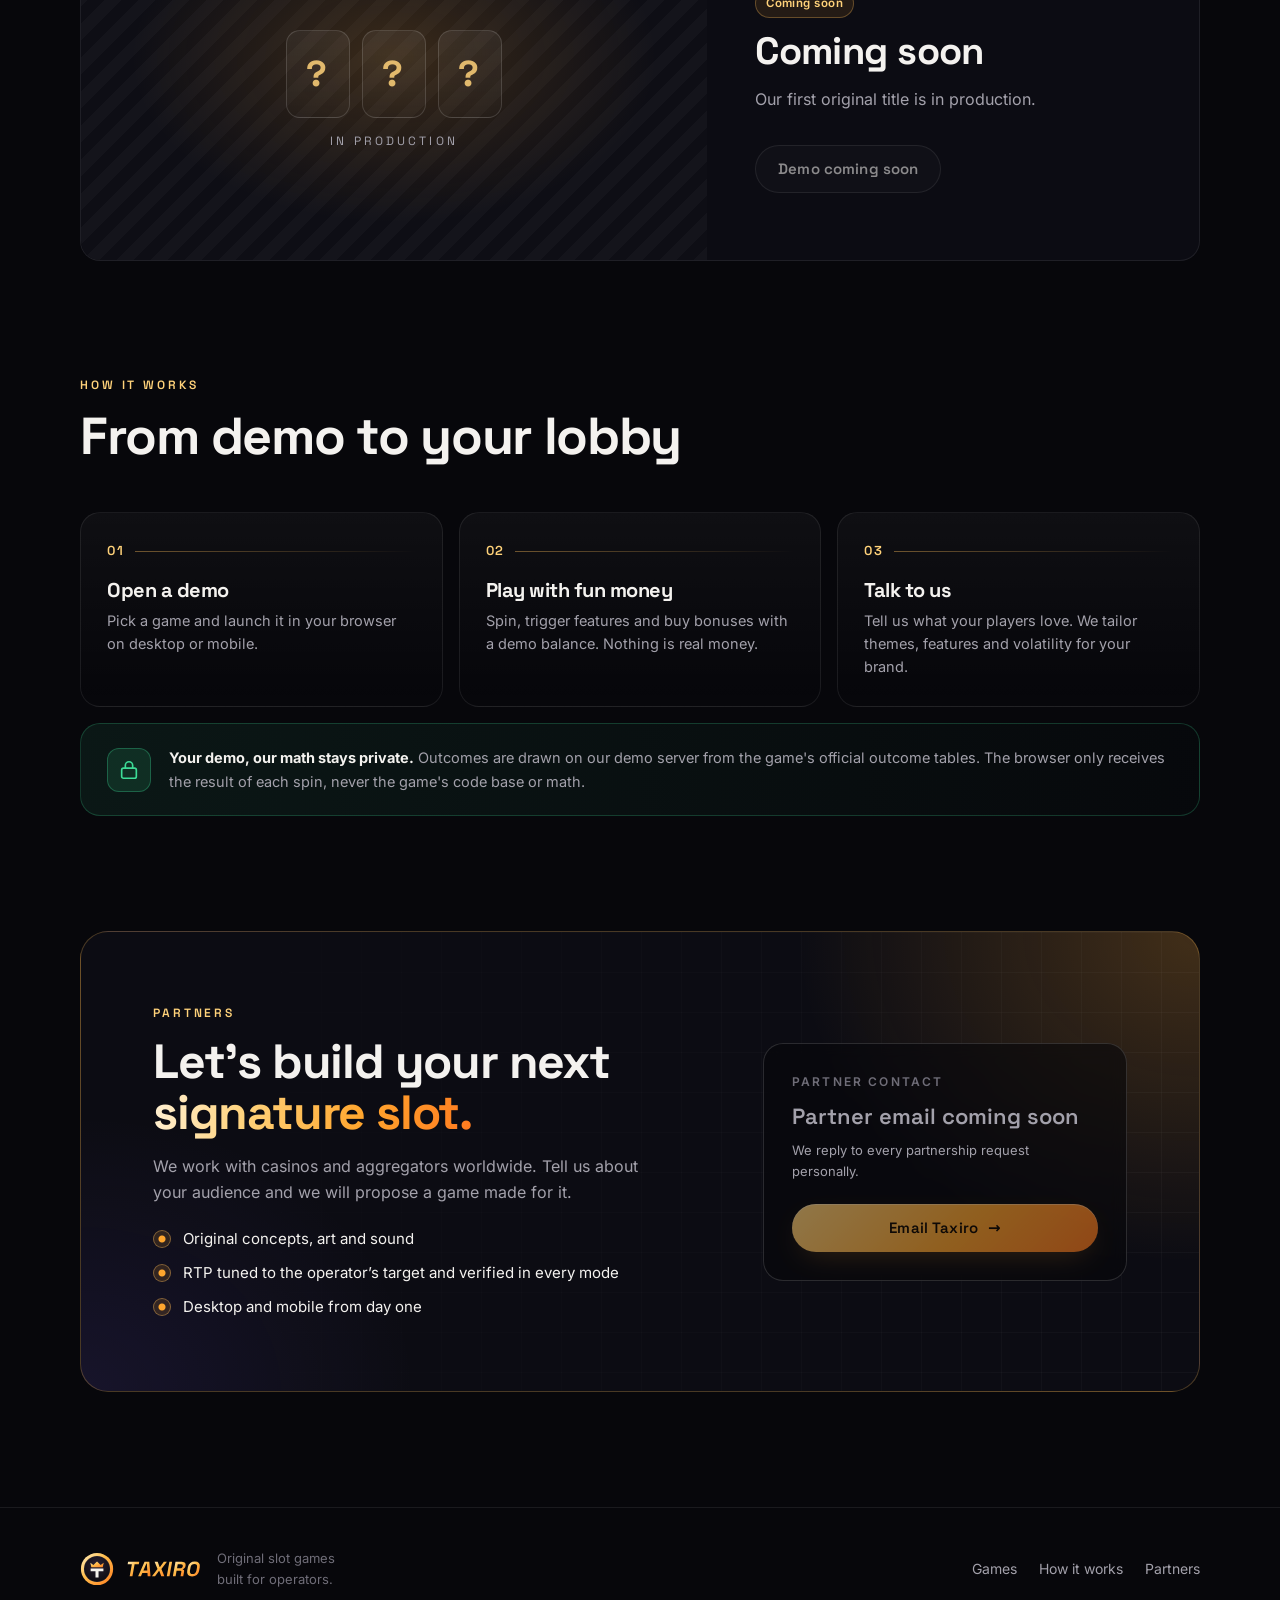
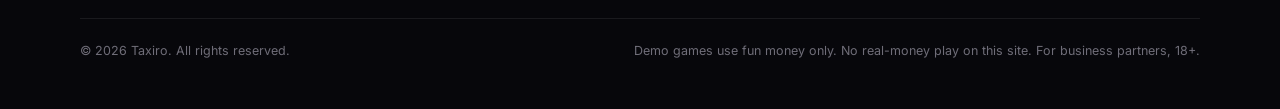
==== commit 0d1e4ecd: "RTP is tuned per partner, not fixed to 96-96.7" ====
--- a/index.html
+++ b/index.html
@@ -45,7 +45,7 @@
             <a class="btn" href="#partners">Become a partner</a>
           </div>
           <div class="hero-meta reveal" style="--d:.24s">
-            <div><strong>96%+</strong><span>RTP in every mode</span></div>
+            <div><strong>Custom</strong><span>RTP set to your target</span></div>
             <div><strong>Any screen</strong><span>Desktop &amp; mobile</span></div>
             <div><strong>Server-side</strong><span>Math never in the browser</span></div>
           </div>
@@ -121,7 +121,7 @@
             <p>We work with casinos and aggregators worldwide. Tell us about your audience and we will propose a game made for it.</p>
             <ul class="checklist">
               <li>Original concepts, art and sound</li>
-              <li>RTP 96.0–96.7% verified in every mode</li>
+              <li>RTP tuned to the operator’s target and verified in every mode</li>
               <li>Desktop and mobile from day one</li>
             </ul>
           </div>
